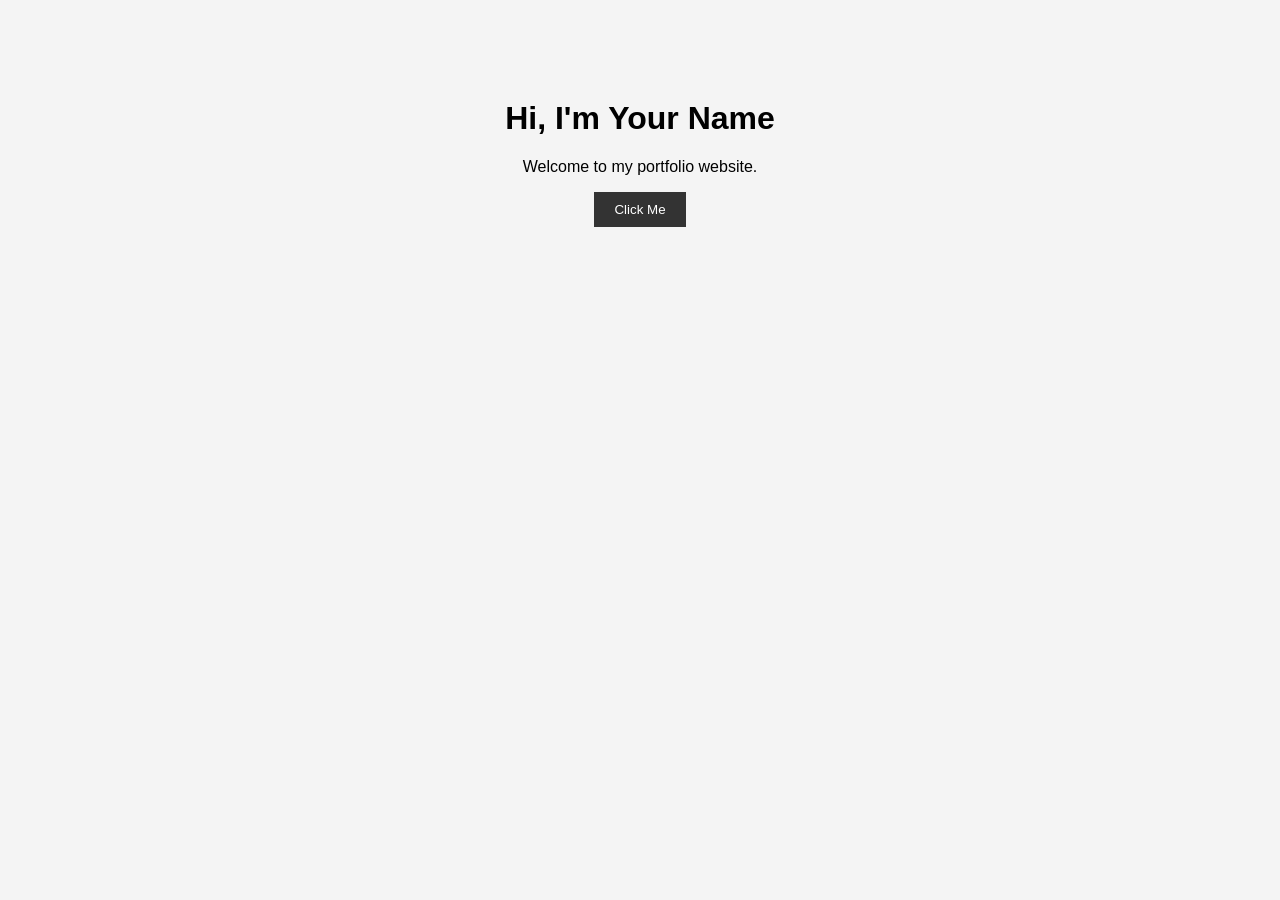
==== index.html @ c21ef1c3 "Initial commit" ====
<!DOCTYPE html>
<html lang="en">
<head>
  <meta charset="UTF-8">
  <title>My Portfolio</title>
  <link rel="stylesheet" href="style.css">
</head>
<body>
  <h1>Hi, I'm Your Name</h1>
  <p>Welcome to my portfolio website.</p>
  <button onclick="greet()">Click Me</button>
  <script src="script.js"></script>
</body>
</html>
---- style.css ----
body {
  font-family: Arial, sans-serif;
  text-align: center;
  background-color: #f4f4f4;
  margin-top: 100px;
}
button {
  padding: 10px 20px;
  background-color: #333;
  color: white;
  border: none;
  cursor: pointer;
}
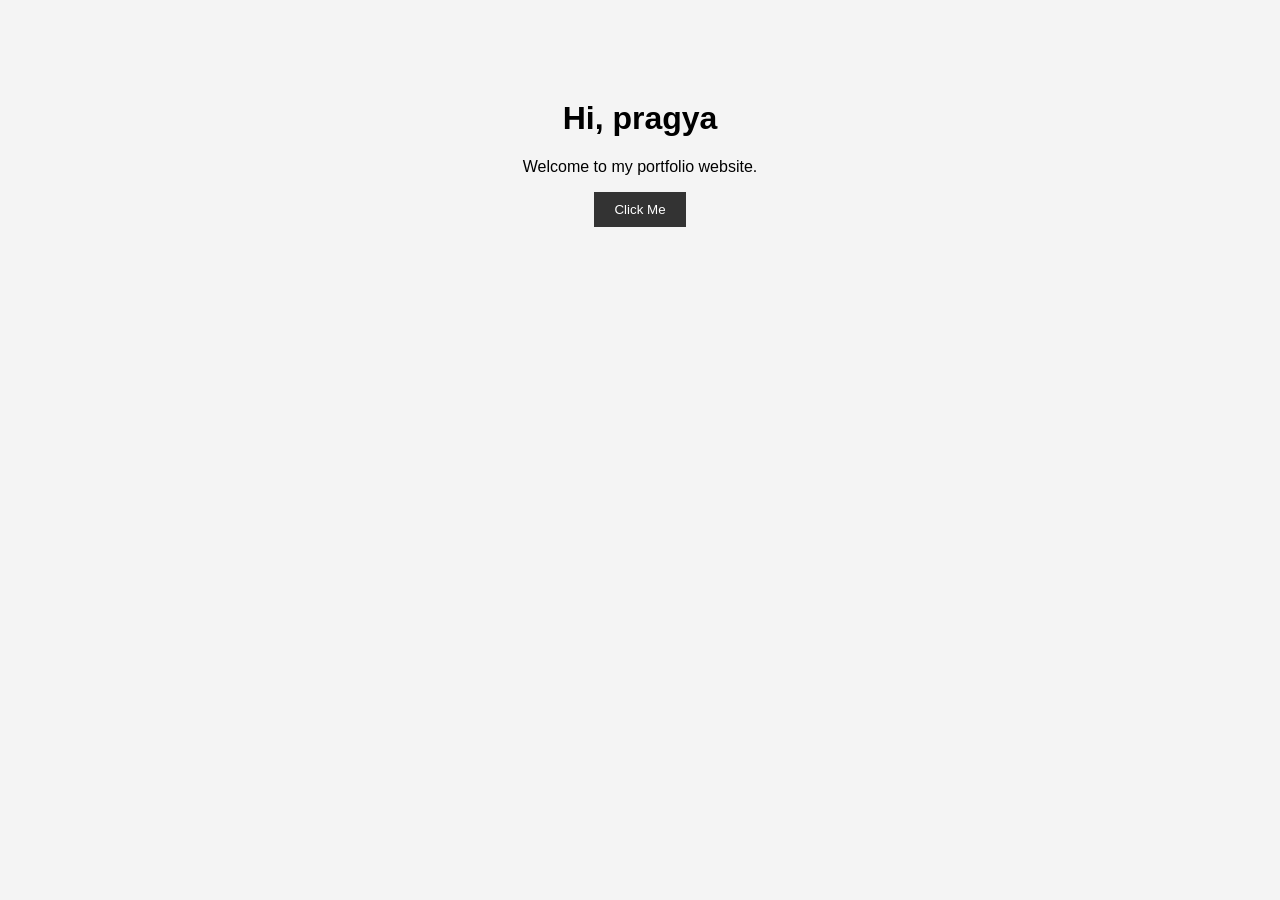
==== commit aea9cddb: "Personalized portfolio content" ====
--- a/index.html
+++ b/index.html
@@ -6,7 +6,7 @@
   <link rel="stylesheet" href="style.css">
 </head>
 <body>
-  <h1>Hi, I'm Your Name</h1>
+  <h1>Hi, pragya</h1>
   <p>Welcome to my portfolio website.</p>
   <button onclick="greet()">Click Me</button>
   <script src="script.js"></script>
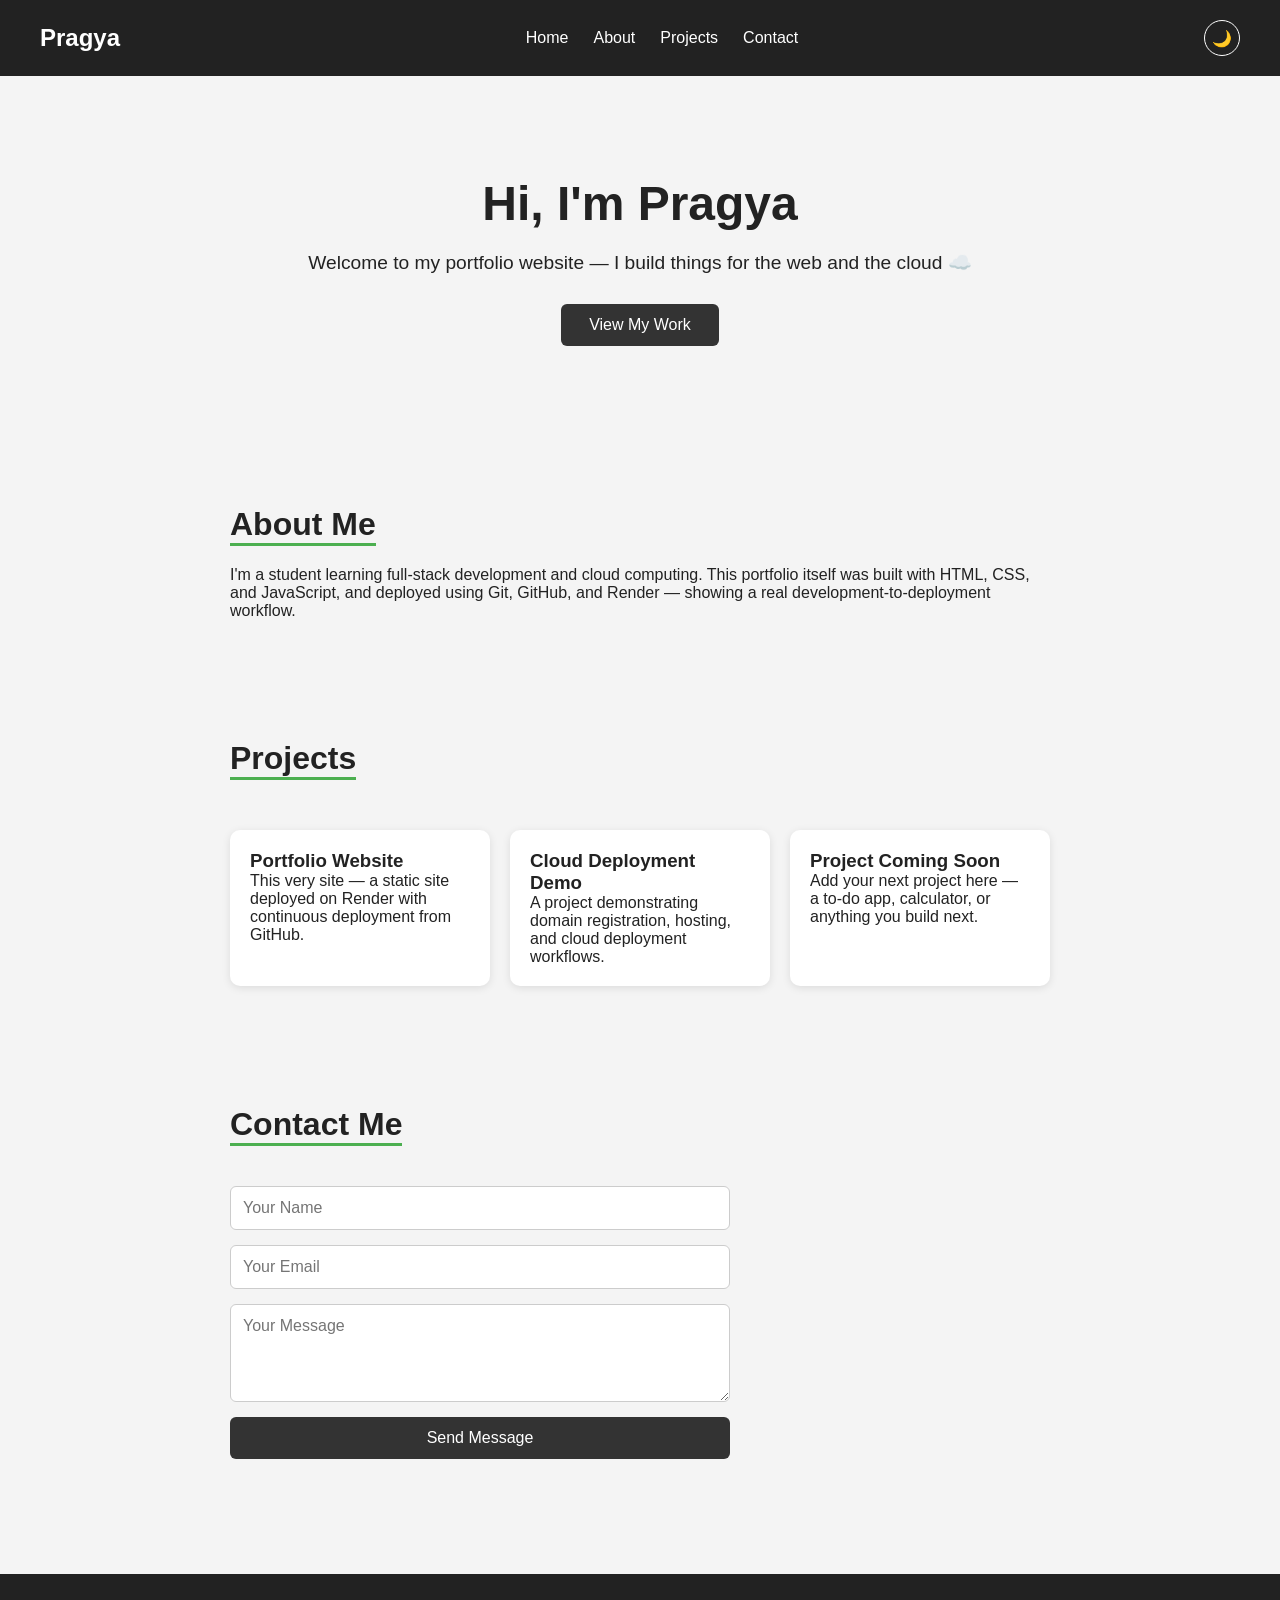
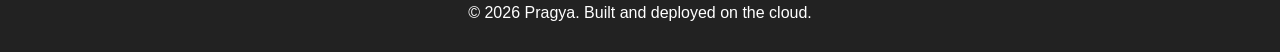
==== commit 213b5bbc: "Expanded portfolio with About, Projects, Contact, dark mode" ====
--- a/index.html
+++ b/index.html
@@ -2,13 +2,67 @@
 <html lang="en">
 <head>
   <meta charset="UTF-8">
+  <meta name="viewport" content="width=device-width, initial-scale=1.0">
   <title>My Portfolio</title>
   <link rel="stylesheet" href="style.css">
 </head>
 <body>
-  <h1>Hi, pragya</h1>
-  <p>Welcome to my portfolio website.</p>
-  <button onclick="greet()">Click Me</button>
+
+  <nav class="navbar">
+    <h2 class="logo">Pragya</h2>
+    <ul class="nav-links">
+      <li><a href="#home">Home</a></li>
+      <li><a href="#about">About</a></li>
+      <li><a href="#projects">Projects</a></li>
+      <li><a href="#contact">Contact</a></li>
+    </ul>
+    <button id="darkModeBtn">🌙</button>
+  </nav>
+
+  <section id="home" class="hero">
+    <h1>Hi, I'm Pragya</h1>
+    <p>Welcome to my portfolio website — I build things for the web and the cloud ☁️</p>
+    <a href="#projects" class="btn">View My Work</a>
+  </section>
+
+  <section id="about" class="section">
+    <h2>About Me</h2>
+    <p>I'm a student learning full-stack development and cloud computing. This portfolio itself was built with HTML, CSS, and JavaScript, and deployed using Git, GitHub, and Render — showing a real development-to-deployment workflow.</p>
+  </section>
+
+  <section id="projects" class="section">
+    <h2>Projects</h2>
+    <div class="project-grid">
+      <div class="project-card">
+        <h3>Portfolio Website</h3>
+        <p>This very site — a static site deployed on Render with continuous deployment from GitHub.</p>
+      </div>
+      <div class="project-card">
+        <h3>Cloud Deployment Demo</h3>
+        <p>A project demonstrating domain registration, hosting, and cloud deployment workflows.</p>
+      </div>
+      <div class="project-card">
+        <h3>Project Coming Soon</h3>
+        <p>Add your next project here — a to-do app, calculator, or anything you build next.</p>
+      </div>
+    </div>
+  </section>
+
+  <section id="contact" class="section">
+    <h2>Contact Me</h2>
+    <form id="contactForm">
+      <input type="text" id="name" placeholder="Your Name" required>
+      <input type="email" id="email" placeholder="Your Email" required>
+      <textarea id="message" placeholder="Your Message" rows="4" required></textarea>
+      <button type="submit" class="btn">Send Message</button>
+    </form>
+    <p id="formResponse"></p>
+  </section>
+
+  <footer>
+    <p>&copy; 2026 Pragya. Built and deployed on the cloud.</p>
+  </footer>
+
   <script src="script.js"></script>
 </body>
 </html>
--- a/style.css
+++ b/style.css
@@ -1,13 +1,159 @@
+* {
+  margin: 0;
+  padding: 0;
+  box-sizing: border-box;
+  font-family: 'Segoe UI', Arial, sans-serif;
+}
+
 body {
-  font-family: Arial, sans-serif;
+  background-color: #f4f4f4;
+  color: #222;
+  transition: background-color 0.3s, color 0.3s;
+}
+
+body.dark {
+  background-color: #121212;
+  color: #f4f4f4;
+}
+
+.navbar {
+  display: flex;
+  justify-content: space-between;
+  align-items: center;
+  padding: 20px 40px;
+  background-color: #222;
+  color: white;
+  position: sticky;
+  top: 0;
+  z-index: 100;
+}
+
+.nav-links {
+  display: flex;
+  list-style: none;
+  gap: 25px;
+}
+
+.nav-links a {
+  color: white;
+  text-decoration: none;
+  font-weight: 500;
+}
+
+.nav-links a:hover {
+  color: #4CAF50;
+}
+
+#darkModeBtn {
+  background: none;
+  border: 1px solid white;
+  color: white;
+  border-radius: 50%;
+  width: 36px;
+  height: 36px;
+  cursor: pointer;
+  font-size: 16px;
+}
+
+.hero {
   text-align: center;
-  background-color: #f4f4f4;
-  margin-top: 100px;
+  padding: 100px 20px;
 }
-button {
-  padding: 10px 20px;
+
+.hero h1 {
+  font-size: 3rem;
+  margin-bottom: 20px;
+}
+
+.hero p {
+  font-size: 1.2rem;
+  margin-bottom: 30px;
+}
+
+.btn {
+  display: inline-block;
+  padding: 12px 28px;
   background-color: #333;
   color: white;
+  text-decoration: none;
   border: none;
+  border-radius: 6px;
   cursor: pointer;
+  font-size: 1rem;
+}
+
+body.dark .btn {
+  background-color: #4CAF50;
+}
+
+.section {
+  padding: 60px 40px;
+  max-width: 900px;
+  margin: 0 auto;
+}
+
+.section h2 {
+  font-size: 2rem;
+  margin-bottom: 20px;
+  border-bottom: 3px solid #4CAF50;
+  display: inline-block;
+}
+
+.project-grid {
+  display: grid;
+  grid-template-columns: repeat(auto-fit, minmax(250px, 1fr));
+  gap: 20px;
+  margin-top: 30px;
+}
+
+.project-card {
+  background: white;
+  padding: 20px;
+  border-radius: 10px;
+  box-shadow: 0 2px 8px rgba(0,0,0,0.1);
+}
+
+body.dark .project-card {
+  background: #1e1e1e;
+}
+
+#contactForm {
+  display: flex;
+  flex-direction: column;
+  gap: 15px;
+  max-width: 500px;
+  margin-top: 20px;
+}
+
+#contactForm input,
+#contactForm textarea {
+  padding: 12px;
+  border-radius: 6px;
+  border: 1px solid #ccc;
+  font-size: 1rem;
+}
+
+#formResponse {
+  margin-top: 15px;
+  font-weight: bold;
+  color: #4CAF50;
+}
+
+footer {
+  text-align: center;
+  padding: 30px;
+  background-color: #222;
+  color: white;
+  margin-top: 40px;
+}
+
+@media (max-width: 600px) {
+  .navbar {
+    flex-direction: column;
+    gap: 10px;
+  }
+  .nav-links {
+    flex-wrap: wrap;
+    justify-content: center;
+  }
 }
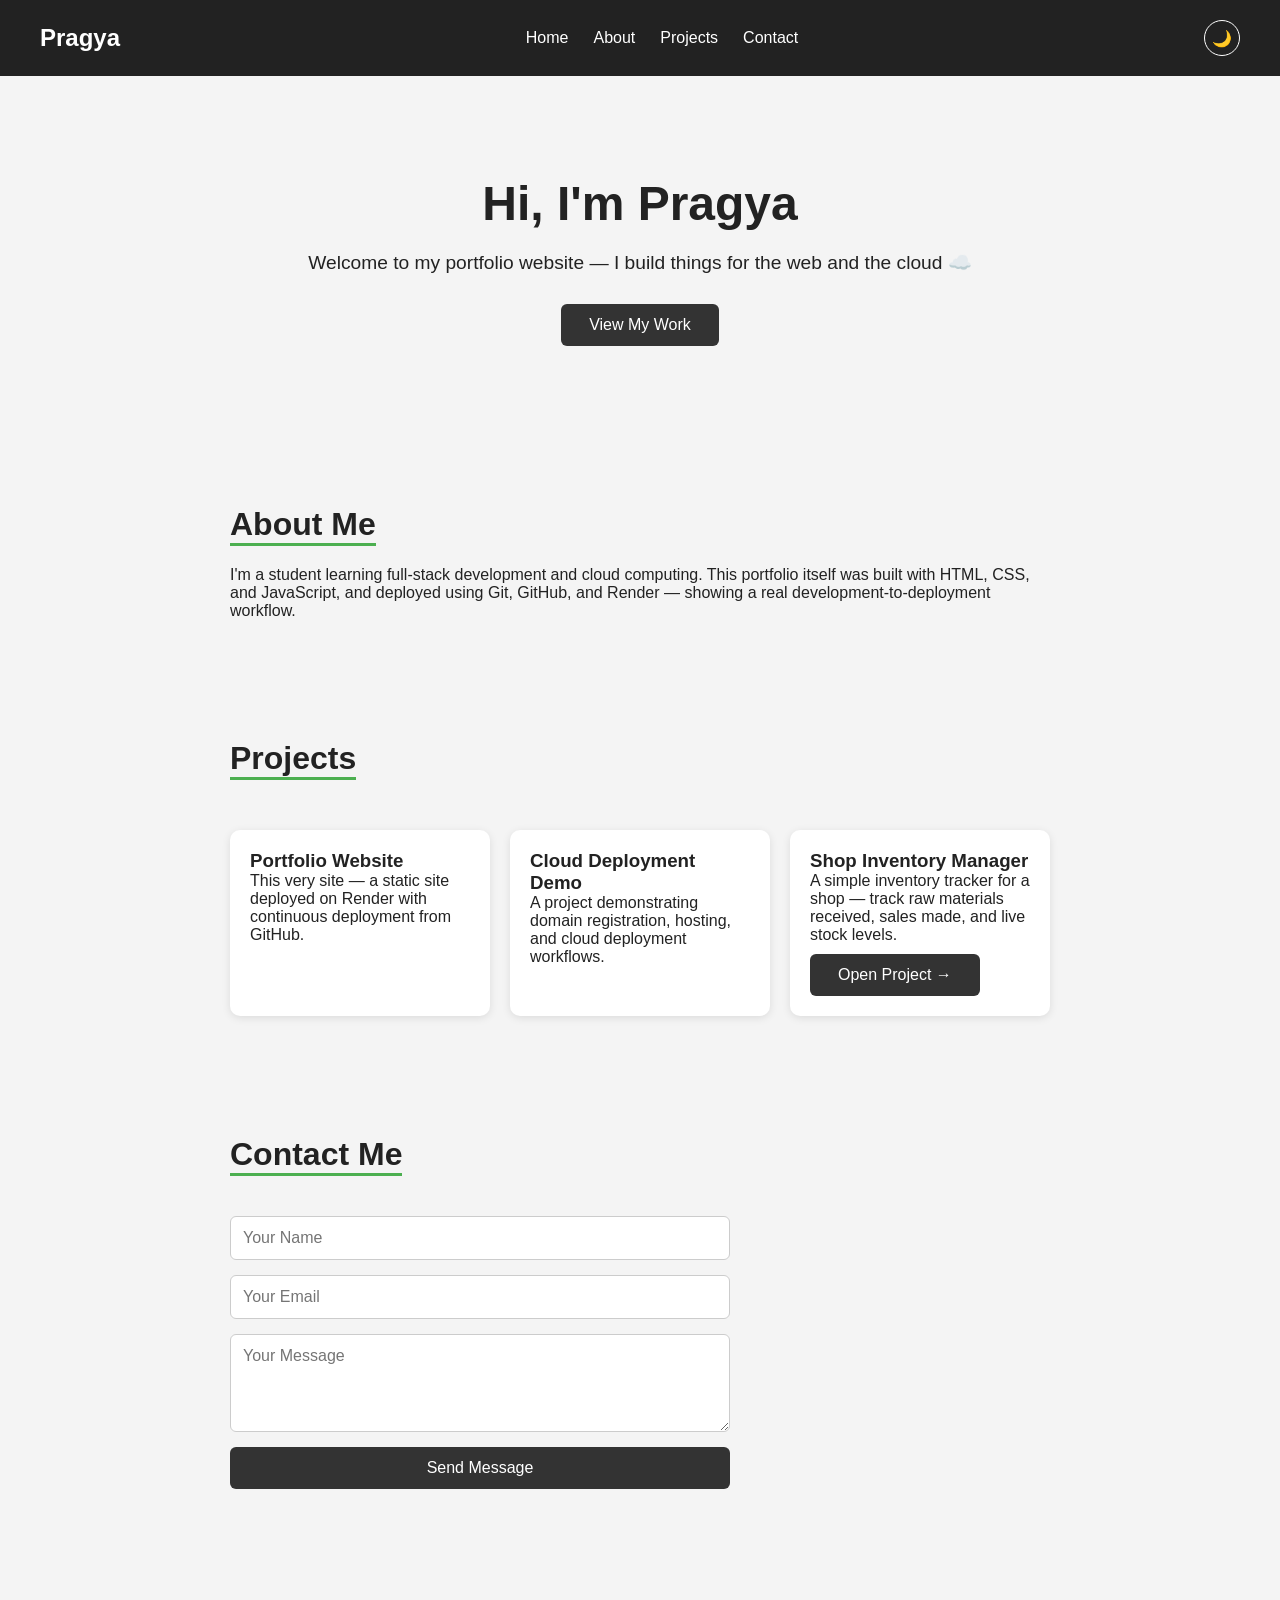
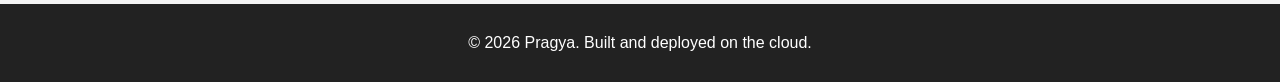
==== commit bfced950: "Added Shop Inventory Manager as a linked sub-project" ====
--- a/index.html
+++ b/index.html
@@ -42,18 +42,19 @@
         <p>A project demonstrating domain registration, hosting, and cloud deployment workflows.</p>
       </div>
       <div class="project-card">
-        <h3>Project Coming Soon</h3>
-        <p>Add your next project here — a to-do app, calculator, or anything you build next.</p>
+          <h3>Shop Inventory Manager</h3>
+          <p>A simple inventory tracker for a shop — track raw materials received, sales made, and live stock levels.</p>
+          <a href="shop-inventory/index.html" class="btn" style="margin-top:10px; display:inline-block;">Open Project →</a>
       </div>
     </div>
   </section>
 
   <section id="contact" class="section">
     <h2>Contact Me</h2>
-    <form id="contactForm">
-      <input type="text" id="name" placeholder="Your Name" required>
-      <input type="email" id="email" placeholder="Your Email" required>
-      <textarea id="message" placeholder="Your Message" rows="4" required></textarea>
+    <form id="contactForm" action="https://formspree.io/f/xwvgkvkj" method="POST">
+      <input type="text" name="name" id="name" placeholder="Your Name" required>
+      <input type="email" name="email" id="email" placeholder="Your Email" required>
+      <textarea name="message" id="message" placeholder="Your Message" rows="4" required></textarea>
       <button type="submit" class="btn">Send Message</button>
     </form>
     <p id="formResponse"></p>
